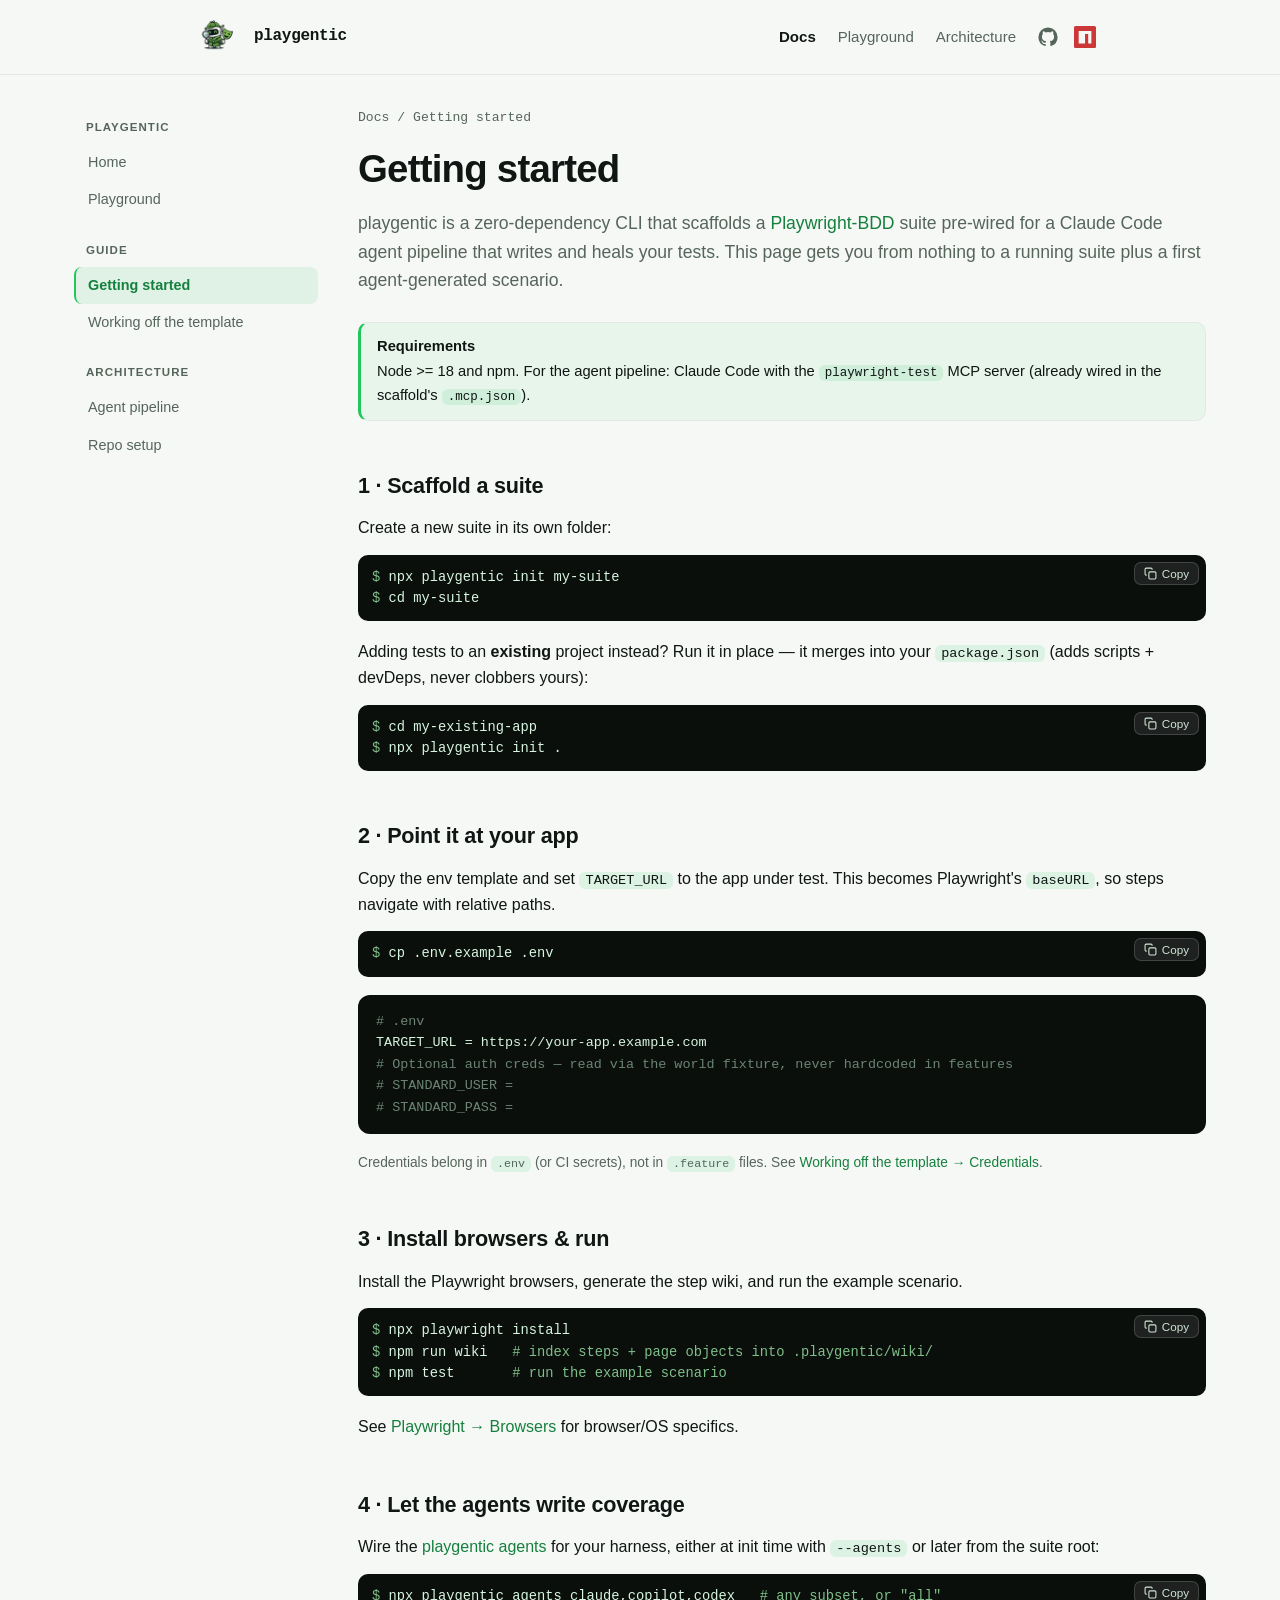
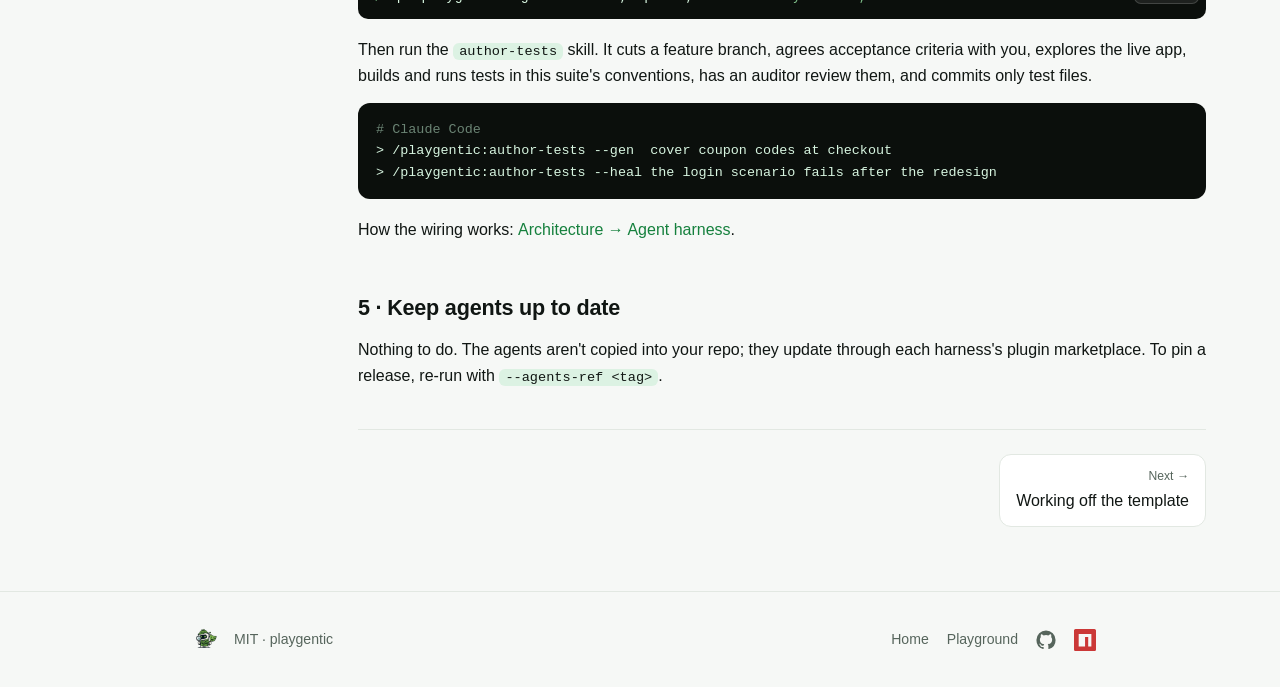
==== docs/index.html @ 4e8ddd74 "docs: initial site, moved out of the playgentic scaffold repo Landing page, docs pages and the playg" ====
<!doctype html>
<html lang="en">
  <head>
    <meta charset="utf-8" />
    <meta name="viewport" content="width=device-width, initial-scale=1" />
    <title>Getting started — playgentic docs</title>
    <meta name="description" content="Install playgentic, scaffold a Playwright-BDD suite, point it at your app, and run the agent pipeline." />
    <meta name="theme-color" content="#15803d" />
    <link rel="icon" href="../assets/icon.png" />
    <link rel="stylesheet" href="../assets/site.css" />
  </head>
  <body>
    <header class="nav">
      <div class="wrap nav-inner">
        <a class="brand" href="../" aria-label="playgentic home">
          <img class="brand-mark" src="../assets/icon.png" alt="" />
          <span>playgentic</span>
        </a>
        <nav class="nav-links" id="menu">
          <a href="./" class="active">Docs</a>
          <a href="../playground/">Playground</a>
          <a href="agent-pipeline.html">Architecture</a>
          <span class="nav-icons">
            <a href="https://github.com/BlaiseMoses01/playgentic" aria-label="GitHub" target="_blank" rel="noopener">
              <svg class="ico-gh" viewBox="0 0 24 24" fill="currentColor" aria-hidden="true"><path d="M12 .5A11.5 11.5 0 0 0 .5 12a11.5 11.5 0 0 0 7.86 10.92c.575.106.785-.25.785-.556 0-.274-.01-1-.015-1.965-3.196.695-3.87-1.54-3.87-1.54-.523-1.33-1.278-1.683-1.278-1.683-1.045-.714.08-.7.08-.7 1.155.082 1.763 1.186 1.763 1.186 1.027 1.76 2.695 1.252 3.35.957.104-.744.402-1.252.732-1.54-2.552-.29-5.236-1.276-5.236-5.68 0-1.255.448-2.28 1.183-3.084-.119-.29-.513-1.46.112-3.043 0 0 .965-.31 3.163 1.178a11 11 0 0 1 5.762 0c2.196-1.488 3.16-1.178 3.16-1.178.626 1.583.232 2.753.114 3.043.737.804 1.18 1.83 1.18 3.084 0 4.415-2.688 5.386-5.25 5.67.413.357.78 1.06.78 2.137 0 1.543-.014 2.787-.014 3.166 0 .308.207.667.79.554A11.5 11.5 0 0 0 23.5 12 11.5 11.5 0 0 0 12 .5Z" /></svg>
            </a>
            <a href="https://www.npmjs.com/package/playgentic" aria-label="playgentic on npm" target="_blank" rel="noopener">
              <svg class="ico-npm" viewBox="0 0 24 24" fill="#CB3837" aria-hidden="true"><path d="M1.763 0C.786 0 0 .786 0 1.763v20.474C0 23.214.786 24 1.763 24h20.474c.977 0 1.763-.786 1.763-1.763V1.763C24 .786 23.214 0 22.237 0zM5.13 5.323l13.837.019-.009 13.836h-3.464l.01-10.382h-3.456L12.08 19.17H5.113z" /></svg>
            </a>
          </span>
        </nav>
        <button class="nav-toggle" aria-label="Menu" aria-expanded="false">
          <svg viewBox="0 0 24 24" fill="none" stroke="currentColor" stroke-width="2" stroke-linecap="round"><path d="M3 6h18M3 12h18M3 18h18" /></svg>
        </button>
      </div>
    </header>

    <div class="wrap">
      <button class="doc-sidebar-toggle" aria-expanded="false">☰ Docs menu</button>
    </div>

    <div class="doc-shell">
      <aside class="doc-sidebar">
        <div class="doc-nav-group">
          <p class="label">playgentic</p>
          <a href="../">Home</a>
          <a href="../playground/">Playground</a>
        </div>
        <div class="doc-nav-group">
          <p class="label">Guide</p>
          <a href="./" class="active">Getting started</a>
          <a href="template.html">Working off the template</a>
        </div>
        <div class="doc-nav-group">
          <p class="label">Architecture</p>
          <a href="agent-pipeline.html">Agent pipeline</a>
          <a href="repo-setup.html">Repo setup</a>
        </div>
      </aside>

      <main class="doc-content">
        <div class="crumbs">Docs / Getting started</div>
        <h1>Getting started</h1>
        <p class="lede">
          playgentic is a zero-dependency CLI that scaffolds a <a href="https://github.com/vitalets/playwright-bdd" target="_blank" rel="noopener">Playwright-BDD</a>
          suite pre-wired for a Claude Code agent pipeline that writes and heals your tests. This page gets you from
          nothing to a running suite plus a first agent-generated scenario.
        </p>

        <div class="callout">
          <b>Requirements</b>
          Node &gt;= 18 and npm. For the agent pipeline: Claude Code with the <code>playwright-test</code> MCP server
          (already wired in the scaffold's <code>.mcp.json</code>).
        </div>

        <h2 id="scaffold">1 · Scaffold a suite</h2>
        <p>Create a new suite in its own folder:</p>
        <div class="cmd-block">
          <pre class="cmd"><span class="c">$</span> npx playgentic init my-suite
<span class="c">$</span> cd my-suite</pre>
          <button class="copy-btn" data-copy="npx playgentic init my-suite&#10;cd my-suite" aria-label="Copy"><svg viewBox="0 0 24 24" fill="none" stroke="currentColor" stroke-width="2" aria-hidden="true"><rect x="9" y="9" width="13" height="13" rx="2" /><path d="M5 15H4a2 2 0 0 1-2-2V4a2 2 0 0 1 2-2h9a2 2 0 0 1 2 2v1" /></svg><span class="copy-label">Copy</span></button>
        </div>
        <p>Adding tests to an <b>existing</b> project instead? Run it in place — it merges into your
          <code>package.json</code> (adds scripts + devDeps, never clobbers yours):</p>
        <div class="cmd-block">
          <pre class="cmd"><span class="c">$</span> cd my-existing-app
<span class="c">$</span> npx playgentic init .</pre>
          <button class="copy-btn" data-copy="cd my-existing-app&#10;npx playgentic init ." aria-label="Copy"><svg viewBox="0 0 24 24" fill="none" stroke="currentColor" stroke-width="2" aria-hidden="true"><rect x="9" y="9" width="13" height="13" rx="2" /><path d="M5 15H4a2 2 0 0 1-2-2V4a2 2 0 0 1 2-2h9a2 2 0 0 1 2 2v1" /></svg><span class="copy-label">Copy</span></button>
        </div>

        <h2 id="configure">2 · Point it at your app</h2>
        <p>Copy the env template and set <code>TARGET_URL</code> to the app under test. This becomes Playwright's
          <code>baseURL</code>, so steps navigate with relative paths.</p>
        <div class="cmd-block">
          <pre class="cmd"><span class="c">$</span> cp .env.example .env</pre>
          <button class="copy-btn" data-copy="cp .env.example .env" aria-label="Copy"><svg viewBox="0 0 24 24" fill="none" stroke="currentColor" stroke-width="2" aria-hidden="true"><rect x="9" y="9" width="13" height="13" rx="2" /><path d="M5 15H4a2 2 0 0 1-2-2V4a2 2 0 0 1 2-2h9a2 2 0 0 1 2 2v1" /></svg><span class="copy-label">Copy</span></button>
        </div>
        <pre class="code"><span class="cm"># .env</span>
TARGET_URL = https://your-app.example.com
<span class="cm"># Optional auth creds — read via the world fixture, never hardcoded in features</span>
<span class="cm"># STANDARD_USER = </span>
<span class="cm"># STANDARD_PASS = </span></pre>
        <p class="note">Credentials belong in <code>.env</code> (or CI secrets), not in <code>.feature</code> files.
          See <a href="template.html#credentials">Working off the template → Credentials</a>.</p>

        <h2 id="install-browsers">3 · Install browsers &amp; run</h2>
        <p>Install the Playwright browsers, generate the step wiki, and run the example scenario.</p>
        <div class="cmd-block">
          <pre class="cmd"><span class="c">$</span> npx playwright install
<span class="c">$</span> npm run wiki   <span class="c"># index steps + page objects into .playgentic/wiki/</span>
<span class="c">$</span> npm test       <span class="c"># run the example scenario</span></pre>
          <button class="copy-btn" data-copy="npx playwright install&#10;npm run wiki&#10;npm test" aria-label="Copy"><svg viewBox="0 0 24 24" fill="none" stroke="currentColor" stroke-width="2" aria-hidden="true"><rect x="9" y="9" width="13" height="13" rx="2" /><path d="M5 15H4a2 2 0 0 1-2-2V4a2 2 0 0 1 2-2h9a2 2 0 0 1 2 2v1" /></svg><span class="copy-label">Copy</span></button>
        </div>
        <p>See <a href="https://playwright.dev/docs/browsers" target="_blank" rel="noopener">Playwright → Browsers</a>
          for browser/OS specifics.</p>

        <h2 id="pipeline">4 · Let the agents write coverage</h2>
        <p>Wire the <a href="https://github.com/BlaiseMoses01/playgentic-agents">playgentic agents</a> for your harness,
          either at init time with <code>--agents</code> or later from the suite root:</p>
        <div class="cmd-block">
          <pre class="cmd"><span class="c">$</span> npx playgentic agents claude,copilot,codex   <span class="c"># any subset, or "all"</span></pre>
          <button class="copy-btn" data-copy="npx playgentic agents claude,copilot,codex" aria-label="Copy"><svg viewBox="0 0 24 24" fill="none" stroke="currentColor" stroke-width="2" aria-hidden="true"><rect x="9" y="9" width="13" height="13" rx="2" /><path d="M5 15H4a2 2 0 0 1-2-2V4a2 2 0 0 1 2-2h9a2 2 0 0 1 2 2v1" /></svg><span class="copy-label">Copy</span></button>
        </div>
        <p>Then run the <code>author-tests</code> skill. It cuts a feature branch, agrees acceptance criteria with you,
          explores the live app, builds and runs tests in this suite's conventions, has an auditor review them, and commits only test files.</p>
        <pre class="code"><span class="cm"># Claude Code</span>
&gt; /playgentic:author-tests --gen  cover coupon codes at checkout
&gt; /playgentic:author-tests --heal the login scenario fails after the redesign</pre>
        <p>How the wiring works: <a href="agent-pipeline.html">Architecture → Agent harness</a>.</p>

        <h2 id="sync">5 · Keep agents up to date</h2>
        <p>Nothing to do. The agents aren't copied into your repo; they update through each harness's plugin marketplace.
          To pin a release, re-run with <code>--agents-ref &lt;tag&gt;</code>.</p>

        <div class="doc-pager">
          <a class="next" href="template.html">
            <span class="dir">Next →</span>
            Working off the template
          </a>
        </div>
      </main>
    </div>

    <footer>
      <div class="wrap footer-inner">
        <span class="footer-brand"><img src="../assets/icon.png" alt="" /><span>MIT · playgentic</span></span>
        <span class="footer-links">
          <a href="../">Home</a>
          <a href="../playground/">Playground</a>
          <a href="https://github.com/BlaiseMoses01/playgentic" target="_blank" rel="noopener" aria-label="GitHub"><svg class="ico-gh" viewBox="0 0 24 24" fill="currentColor" aria-hidden="true"><path d="M12 .5A11.5 11.5 0 0 0 .5 12a11.5 11.5 0 0 0 7.86 10.92c.575.106.785-.25.785-.556 0-.274-.01-1-.015-1.965-3.196.695-3.87-1.54-3.87-1.54-.523-1.33-1.278-1.683-1.278-1.683-1.045-.714.08-.7.08-.7 1.155.082 1.763 1.186 1.763 1.186 1.027 1.76 2.695 1.252 3.35.957.104-.744.402-1.252.732-1.54-2.552-.29-5.236-1.276-5.236-5.68 0-1.255.448-2.28 1.183-3.084-.119-.29-.513-1.46.112-3.043 0 0 .965-.31 3.163 1.178a11 11 0 0 1 5.762 0c2.196-1.488 3.16-1.178 3.16-1.178.626 1.583.232 2.753.114 3.043.737.804 1.18 1.83 1.18 3.084 0 4.415-2.688 5.386-5.25 5.67.413.357.78 1.06.78 2.137 0 1.543-.014 2.787-.014 3.166 0 .308.207.667.79.554A11.5 11.5 0 0 0 23.5 12 11.5 11.5 0 0 0 12 .5Z" /></svg></a>
          <a href="https://www.npmjs.com/package/playgentic" target="_blank" rel="noopener" aria-label="npm"><svg class="ico-npm" viewBox="0 0 24 24" fill="#CB3837" aria-hidden="true"><path d="M1.763 0C.786 0 0 .786 0 1.763v20.474C0 23.214.786 24 1.763 24h20.474c.977 0 1.763-.786 1.763-1.763V1.763C24 .786 23.214 0 22.237 0zM5.13 5.323l13.837.019-.009 13.836h-3.464l.01-10.382h-3.456L12.08 19.17H5.113z" /></svg></a>
        </span>
      </div>
    </footer>

    <script src="../assets/site.js"></script>
  </body>
</html>
---- assets/site.css ----
/* playgentic — shared design system (pass/fail terminal theme).
   Used by the landing page, the playground, and the wiki docs. Hand-written,
   zero-build, theme-aware (light/dark via prefers-color-scheme). */

:root {
  --pass: #22c55e;
  --pass-deep: #15803d;
  --pass-ink: #15803d;
  --fail: #ef4444;
  --fail-deep: #b91c1c;

  --bg: #f6f8f6;
  --bg-elev: #ffffff;
  --surface: #ffffff;
  --border: #e2e8e2;
  --text: #101613;
  --text-muted: #56655c;
  --code-bg: #0b0f0c;
  --code-text: #d7f5e0;
  --shadow: 0 1px 2px rgba(12, 30, 18, 0.04), 0 8px 24px rgba(12, 30, 18, 0.06);
  --radius: 14px;

  /* diagram */
  --arch-stroke: #cfe0d3;
  --arch-edge: #a9c2ae;
  --arch-elabel: #5c7062;
}

@media (prefers-color-scheme: dark) {
  :root {
    --bg: #0a0d0b;
    --bg-elev: #0f1512;
    --surface: #121a15;
    --border: #22302a;
    --text: #e8f2ea;
    --text-muted: #91a698;
    --code-bg: #070a08;
    --code-text: #d7f5e0;
    --shadow: 0 1px 2px rgba(0, 0, 0, 0.4), 0 12px 32px rgba(0, 0, 0, 0.4);

    --arch-stroke: #2b3d33;
    --arch-edge: #3a5044;
    --arch-elabel: #8ca596;
  }
}

* {
  box-sizing: border-box;
}

html {
  scroll-behavior: smooth;
}

body {
  margin: 0;
  font-family:
    -apple-system, BlinkMacSystemFont, 'Segoe UI', Roboto, Helvetica, Arial, sans-serif,
    'Apple Color Emoji', 'Segoe UI Emoji';
  background: var(--bg);
  color: var(--text);
  line-height: 1.6;
  -webkit-font-smoothing: antialiased;
}

.wrap {
  max-width: 960px;
  margin: 0 auto;
  padding: 0 24px;
}

a {
  color: var(--pass-ink);
  text-decoration: none;
}
a:hover {
  text-decoration: underline;
}
@media (prefers-color-scheme: dark) {
  a {
    color: var(--pass);
  }
}

code,
pre {
  font-family:
    ui-monospace, 'SF Mono', 'Cascadia Code', 'JetBrains Mono', Menlo, Consolas, monospace;
  font-size: 0.92em;
}

.mono {
  font-family:
    ui-monospace, 'SF Mono', 'Cascadia Code', 'JetBrains Mono', Menlo, Consolas, monospace;
}

/* ---------- Top nav ---------- */
header.nav {
  position: sticky;
  top: 0;
  z-index: 20;
  backdrop-filter: saturate(180%) blur(12px);
  background: color-mix(in srgb, var(--bg) 82%, transparent);
  border-bottom: 1px solid var(--border);
}
.nav-inner {
  display: flex;
  align-items: center;
  justify-content: space-between;
  height: 74px;
}
.brand {
  display: flex;
  align-items: center;
  gap: 10px;
  font-weight: 700;
  font-family:
    ui-monospace, 'SF Mono', 'Cascadia Code', 'JetBrains Mono', Menlo, Consolas, monospace;
  color: var(--text);
  letter-spacing: -0.02em;
}
.brand:hover {
  text-decoration: none;
}
.brand-mark {
  width: 60px;
  height: 60px;
  border-radius: 12px;
  display: block;
}
.nav-links {
  display: flex;
  align-items: center;
  gap: 22px;
  font-size: 0.94rem;
}
.nav-links a {
  color: var(--text-muted);
}
.nav-links a:hover {
  color: var(--text);
  text-decoration: none;
}
.nav-links a.active {
  color: var(--text);
  font-weight: 600;
}
.nav-icons {
  display: inline-flex;
  align-items: center;
  gap: 16px;
}
.nav-icons a {
  display: inline-flex;
  align-items: center;
  color: var(--text-muted);
}
.nav-icons a:hover {
  color: var(--text);
}
.nav-icons svg {
  display: block;
  width: auto;
}
.ico-gh {
  height: 20px;
}
.ico-npm {
  height: 22px;
}
.nav-toggle {
  display: none;
  width: 40px;
  height: 40px;
  border: 1px solid var(--border);
  border-radius: 10px;
  background: var(--surface);
  color: var(--text);
  cursor: pointer;
  place-items: center;
}
.nav-toggle svg {
  width: 20px;
  height: 20px;
}
@media (max-width: 720px) {
  .nav-toggle {
    display: grid;
  }
  .nav-links {
    position: absolute;
    top: 74px;
    right: 16px;
    left: 16px;
    flex-direction: column;
    align-items: stretch;
    gap: 4px;
    padding: 8px;
    background: var(--bg-elev);
    border: 1px solid var(--border);
    border-radius: 12px;
    box-shadow: var(--shadow);
    display: none;
  }
  .nav-links.open {
    display: flex;
  }
  .nav-links a {
    padding: 10px 12px;
    border-radius: 8px;
  }
  .nav-links a:hover {
    background: var(--surface);
  }
  .nav-icons {
    display: flex;
    justify-content: center;
    gap: 22px;
    margin-top: 6px;
    padding-top: 12px;
    border-top: 1px solid var(--border);
  }
}

/* ---------- Hero ---------- */
.hero {
  text-align: center;
  padding: 80px 0 60px;
}
.hero .mark {
  width: 208px;
  height: 208px;
  margin: 0 auto 24px;
  display: block;
  border-radius: 36px;
  filter: drop-shadow(0 12px 26px rgba(21, 128, 61, 0.28));
}
.hero h1 {
  font-size: clamp(2.1rem, 5.5vw, 3.35rem);
  line-height: 1.08;
  letter-spacing: -0.03em;
  margin: 0 0 16px;
  font-weight: 800;
}
.grad {
  background: linear-gradient(120deg, var(--pass) 0%, var(--pass-deep) 100%);
  -webkit-background-clip: text;
  background-clip: text;
  color: transparent;
}
.hero p.sub {
  font-size: clamp(1.05rem, 2.2vw, 1.25rem);
  color: var(--text-muted);
  max-width: 660px;
  margin: 0 auto 28px;
}

.cta-row {
  display: flex;
  gap: 14px;
  justify-content: center;
  align-items: center;
  flex-wrap: wrap;
}
.btn {
  display: inline-flex;
  align-items: center;
  gap: 8px;
  padding: 12px 22px;
  border-radius: 11px;
  font-weight: 600;
  font-size: 0.98rem;
  border: 1px solid transparent;
  cursor: pointer;
  transition:
    transform 0.06s ease,
    box-shadow 0.2s ease,
    border-color 0.2s ease;
}
.btn:hover {
  text-decoration: none;
}
.btn-primary {
  background: linear-gradient(120deg, var(--pass) 0%, var(--pass-deep) 100%);
  color: #fff;
  box-shadow: 0 8px 22px rgba(21, 128, 61, 0.35);
}
.btn-primary:hover {
  transform: translateY(-1px);
}
.btn-ghost {
  background: var(--surface);
  color: var(--text);
  border-color: var(--border);
}
.btn-ghost:hover {
  border-color: var(--pass);
}

/* command pill (hero / inline) */
.cmd-pill {
  display: inline-flex;
  align-items: center;
  gap: 12px;
  background: var(--code-bg);
  color: var(--code-text);
  border-radius: 11px;
  padding: 12px 12px 12px 18px;
  font-family:
    ui-monospace, 'SF Mono', 'Cascadia Code', 'JetBrains Mono', Menlo, Consolas, monospace;
  font-size: 0.95rem;
  border: 1px solid rgba(255, 255, 255, 0.08);
}
.cmd-pill .prompt {
  color: var(--pass);
}

/* ---------- Sections ---------- */
section {
  padding: 56px 0;
}
section.alt {
  background: var(--bg-elev);
  border-top: 1px solid var(--border);
  border-bottom: 1px solid var(--border);
}
.sec-head {
  text-align: center;
  margin-bottom: 40px;
}
.kicker {
  font-family:
    ui-monospace, 'SF Mono', 'Cascadia Code', 'JetBrains Mono', Menlo, Consolas, monospace;
  font-size: 0.78rem;
  letter-spacing: 0.08em;
  text-transform: uppercase;
  color: var(--pass-ink);
  margin-bottom: 8px;
}
@media (prefers-color-scheme: dark) {
  .kicker {
    color: var(--pass);
  }
}
.sec-head h2 {
  font-size: clamp(1.5rem, 3.5vw, 2rem);
  letter-spacing: -0.02em;
  margin: 0 0 8px;
}
.sec-head p {
  color: var(--text-muted);
  margin: 0 auto;
  max-width: 640px;
}

/* ---------- Card grid ---------- */
.grid {
  display: grid;
  grid-template-columns: repeat(2, 1fr);
  gap: 18px;
}
.grid.cols-3 {
  grid-template-columns: repeat(3, 1fr);
}
@media (max-width: 780px) {
  .grid.cols-3 {
    grid-template-columns: repeat(2, 1fr);
  }
}
@media (max-width: 560px) {
  .grid,
  .grid.cols-3 {
    grid-template-columns: 1fr;
  }
}
.card {
  background: var(--surface);
  border: 1px solid var(--border);
  border-radius: var(--radius);
  padding: 22px;
  box-shadow: var(--shadow);
}
.card .ic {
  width: 34px;
  height: 34px;
  border-radius: 9px;
  display: grid;
  place-items: center;
  margin-bottom: 14px;
  background: color-mix(in srgb, var(--pass) 16%, transparent);
  color: var(--pass-ink);
}
@media (prefers-color-scheme: dark) {
  .card .ic {
    color: var(--pass);
  }
}
.card .ic.fail {
  background: color-mix(in srgb, var(--fail) 14%, transparent);
  color: var(--fail-deep);
}
@media (prefers-color-scheme: dark) {
  .card .ic.fail {
    color: #fca5a5;
  }
}
.card .ic svg {
  width: 19px;
  height: 19px;
}
.card h3 {
  margin: 0 0 6px;
  font-size: 1.02rem;
  letter-spacing: -0.01em;
}
.card p {
  margin: 0;
  color: var(--text-muted);
  font-size: 0.92rem;
}
.card code {
  background: color-mix(in srgb, var(--pass) 12%, transparent);
  padding: 1px 6px;
  border-radius: 6px;
  font-size: 0.86em;
}

/* ---------- Pipeline diagram ---------- */
.diagram-card {
  background: var(--surface);
  border: 1px solid var(--border);
  border-radius: 16px;
  box-shadow: var(--shadow);
  padding: 22px;
  overflow-x: auto;
  margin-bottom: 22px;
}
.diagram-card svg {
  display: block;
  width: 100%;
  min-width: 640px;
  height: auto;
}
.arch-node {
  fill: var(--surface);
  stroke: var(--arch-stroke);
  stroke-width: 1.5;
}
.arch-node.pass {
  stroke: var(--pass);
}
.arch-node.fail {
  stroke: var(--fail);
}
.arch-lbl {
  fill: var(--text);
  font:
    600 14px -apple-system,
    BlinkMacSystemFont,
    'Segoe UI',
    Roboto,
    sans-serif;
}
.arch-sub {
  fill: var(--text-muted);
  font:
    500 11px ui-monospace,
    Menlo,
    monospace;
}
.arch-edge {
  stroke: var(--arch-edge);
  stroke-width: 2;
  fill: none;
}
.arch-elabel {
  fill: var(--arch-elabel);
  font:
    500 11px ui-monospace,
    Menlo,
    monospace;
}
.diagram-card marker path {
  fill: var(--arch-edge);
}

/* principle chips */
.principles {
  display: grid;
  grid-template-columns: repeat(3, 1fr);
  gap: 14px;
}
@media (max-width: 700px) {
  .principles {
    grid-template-columns: 1fr;
  }
}
.principle {
  border: 1px solid var(--border);
  border-radius: 12px;
  padding: 14px 16px;
  background: var(--surface);
  font-size: 0.9rem;
}
.principle b {
  display: block;
  margin-bottom: 3px;
}
.principle .dot {
  color: var(--pass);
}

/* ---------- Playground widgets ---------- */
.play-grid {
  display: grid;
  grid-template-columns: repeat(2, 1fr);
  gap: 20px;
}
@media (max-width: 760px) {
  .play-grid {
    grid-template-columns: 1fr;
  }
}
.widget {
  background: var(--surface);
  border: 1px solid var(--border);
  border-radius: var(--radius);
  box-shadow: var(--shadow);
  overflow: hidden;
  display: flex;
  flex-direction: column;
}
.widget-head {
  display: flex;
  align-items: center;
  justify-content: space-between;
  gap: 10px;
  padding: 12px 16px;
  border-bottom: 1px solid var(--border);
  background: var(--bg-elev);
}
.widget-head h3 {
  margin: 0;
  font-size: 0.98rem;
}
.widget-head .tid {
  font-family:
    ui-monospace, 'SF Mono', 'Cascadia Code', 'JetBrains Mono', Menlo, Consolas, monospace;
  font-size: 0.72rem;
  color: var(--text-muted);
}
.widget-body {
  padding: 16px;
  display: flex;
  flex-direction: column;
  gap: 12px;
  flex: 1;
}
.field {
  display: flex;
  flex-direction: column;
  gap: 5px;
}
.field label {
  font-size: 0.8rem;
  color: var(--text-muted);
}
.widget input[type='text'],
.widget input[type='password'] {
  width: 100%;
  padding: 9px 11px;
  border-radius: 9px;
  border: 1px solid var(--border);
  background: var(--bg);
  color: var(--text);
  font-size: 0.92rem;
  font-family: inherit;
}
.widget input:focus {
  outline: 2px solid color-mix(in srgb, var(--pass) 55%, transparent);
  outline-offset: 1px;
  border-color: var(--pass);
}
.btn-sm {
  display: inline-flex;
  align-items: center;
  justify-content: center;
  gap: 6px;
  padding: 8px 14px;
  border-radius: 9px;
  font-weight: 600;
  font-size: 0.88rem;
  border: 1px solid transparent;
  cursor: pointer;
  font-family: inherit;
  background: linear-gradient(120deg, var(--pass) 0%, var(--pass-deep) 100%);
  color: #fff;
}
.btn-sm:hover {
  transform: translateY(-1px);
}
.btn-sm.secondary {
  background: var(--bg);
  color: var(--text);
  border-color: var(--border);
}
.btn-sm[disabled] {
  opacity: 0.6;
  cursor: not-allowed;
  transform: none;
}
.status {
  font-size: 0.86rem;
  padding: 8px 11px;
  border-radius: 9px;
  display: none;
}
.status.show {
  display: block;
}
.status.ok {
  color: var(--pass-deep);
  background: color-mix(in srgb, var(--pass) 14%, transparent);
  border: 1px solid color-mix(in srgb, var(--pass) 40%, transparent);
}
.status.err {
  color: var(--fail-deep);
  background: color-mix(in srgb, var(--fail) 12%, transparent);
  border: 1px solid color-mix(in srgb, var(--fail) 40%, transparent);
}
@media (prefers-color-scheme: dark) {
  .status.ok {
    color: #86efac;
  }
  .status.err {
    color: #fca5a5;
  }
}
.hint {
  font-size: 0.78rem;
  color: var(--text-muted);
}
.hint code {
  background: color-mix(in srgb, var(--pass) 12%, transparent);
  padding: 1px 5px;
  border-radius: 5px;
}

/* task list */
.task-row {
  display: flex;
  gap: 8px;
}
.task-row input {
  flex: 1;
}
ul.tasks {
  list-style: none;
  margin: 0;
  padding: 0;
  display: flex;
  flex-direction: column;
  gap: 6px;
}
ul.tasks li {
  display: flex;
  align-items: center;
  gap: 10px;
  padding: 8px 10px;
  border: 1px solid var(--border);
  border-radius: 9px;
  background: var(--bg);
  font-size: 0.9rem;
}
ul.tasks li.done .label {
  text-decoration: line-through;
  color: var(--text-muted);
}
ul.tasks li .label {
  flex: 1;
}
ul.tasks li input[type='checkbox'] {
  width: 17px;
  height: 17px;
  accent-color: var(--pass);
}
.task-del {
  border: none;
  background: transparent;
  color: var(--text-muted);
  cursor: pointer;
  font-size: 1rem;
  line-height: 1;
  padding: 2px 4px;
}
.task-del:hover {
  color: var(--fail);
}
.filters {
  display: flex;
  gap: 6px;
  align-items: center;
  flex-wrap: wrap;
}
.chip {
  padding: 4px 11px;
  border-radius: 999px;
  border: 1px solid var(--border);
  background: var(--bg);
  color: var(--text-muted);
  font-size: 0.8rem;
  cursor: pointer;
  font-family: inherit;
}
.chip.active {
  background: color-mix(in srgb, var(--pass) 16%, transparent);
  border-color: var(--pass);
  color: var(--pass-deep);
}
@media (prefers-color-scheme: dark) {
  .chip.active {
    color: #86efac;
  }
}
.task-count {
  margin-left: auto;
  font-size: 0.8rem;
  color: var(--text-muted);
  font-family:
    ui-monospace, 'SF Mono', 'Cascadia Code', 'JetBrains Mono', Menlo, Consolas, monospace;
}

/* spinner */
.spinner {
  width: 16px;
  height: 16px;
  border: 2px solid rgba(255, 255, 255, 0.4);
  border-top-color: #fff;
  border-radius: 50%;
  animation: spin 0.7s linear infinite;
  display: inline-block;
}
@keyframes spin {
  to {
    transform: rotate(360deg);
  }
}

/* results table */
.table-wrap {
  overflow-x: auto;
}
table.results {
  width: 100%;
  border-collapse: collapse;
  font-size: 0.86rem;
}
table.results th,
table.results td {
  text-align: left;
  padding: 8px 10px;
  border-bottom: 1px solid var(--border);
}
table.results th {
  color: var(--text-muted);
  font-weight: 600;
  cursor: pointer;
  user-select: none;
  white-space: nowrap;
}
table.results th:hover {
  color: var(--text);
}
table.results th .caret {
  opacity: 0.5;
  font-size: 0.75em;
}
.badge {
  display: inline-block;
  padding: 1px 8px;
  border-radius: 999px;
  font-size: 0.74rem;
  font-weight: 600;
}
.badge.pass {
  color: var(--pass-deep);
  background: color-mix(in srgb, var(--pass) 15%, transparent);
}
.badge.fail {
  color: var(--fail-deep);
  background: color-mix(in srgb, var(--fail) 13%, transparent);
}
@media (prefers-color-scheme: dark) {
  .badge.pass {
    color: #86efac;
  }
  .badge.fail {
    color: #fca5a5;
  }
}

/* ---------- Numbered install steps ---------- */
ol.steps {
  counter-reset: step;
  list-style: none;
  padding: 0;
  margin: 0 auto;
  max-width: 720px;
}
ol.steps > li {
  position: relative;
  padding: 0 0 22px 52px;
  border-left: 2px solid var(--border);
  margin-left: 16px;
}
ol.steps > li:last-child {
  border-left-color: transparent;
  padding-bottom: 0;
}
ol.steps > li::before {
  counter-increment: step;
  content: counter(step);
  position: absolute;
  left: -17px;
  top: -2px;
  width: 32px;
  height: 32px;
  border-radius: 50%;
  display: grid;
  place-items: center;
  font-size: 0.85rem;
  font-weight: 700;
  color: #fff;
  background: linear-gradient(120deg, var(--pass) 0%, var(--pass-deep) 100%);
}
ol.steps h3 {
  margin: 4px 0 8px;
  font-size: 1rem;
}
ol.steps p {
  margin: 0 0 10px;
  color: var(--text-muted);
  font-size: 0.94rem;
}

/* ---------- Code blocks ---------- */
pre.cmd {
  background: var(--code-bg);
  color: var(--code-text);
  border-radius: 10px;
  padding: 12px 14px;
  overflow-x: auto;
  margin: 0 0 8px;
  font-size: 0.86rem;
  line-height: 1.55;
}
pre.cmd .c {
  color: #7fbf8a;
}
pre.code {
  background: var(--code-bg);
  color: var(--code-text);
  border-radius: 12px;
  padding: 16px 18px;
  overflow-x: auto;
  margin: 0;
  font-size: 0.84rem;
  line-height: 1.6;
}
pre.code .kw {
  color: #c084fc;
}
pre.code .tag {
  color: #7dd3fc;
}
pre.code .str {
  color: #86efac;
}
pre.code .cm {
  color: #6b8474;
}
.note {
  font-size: 0.86rem;
  color: var(--text-muted);
}

/* ---------- Copy buttons ---------- */
.cmd-block {
  position: relative;
}
.cmd-block pre.cmd {
  padding-right: 84px;
}
.copy-btn {
  position: absolute;
  top: 7px;
  right: 7px;
  display: inline-flex;
  align-items: center;
  gap: 5px;
  background: rgba(255, 255, 255, 0.08);
  color: #cfe6d6;
  border: 1px solid rgba(255, 255, 255, 0.16);
  border-radius: 7px;
  padding: 4px 9px;
  font-size: 0.73rem;
  font-family: -apple-system, BlinkMacSystemFont, 'Segoe UI', Roboto, sans-serif;
  cursor: pointer;
  transition:
    background 0.15s ease,
    color 0.15s ease,
    border-color 0.15s ease;
}
.copy-btn:hover {
  background: rgba(255, 255, 255, 0.16);
  color: #fff;
}
.copy-btn.copied {
  color: var(--pass);
  border-color: color-mix(in srgb, var(--pass) 55%, transparent);
}
.copy-btn svg {
  width: 13px;
  height: 13px;
}

/* ---------- Split (text + code) ---------- */
.example-split {
  display: grid;
  grid-template-columns: 1fr 1.2fr;
  gap: 24px;
  align-items: center;
}
@media (max-width: 760px) {
  .example-split {
    grid-template-columns: 1fr;
  }
}
.example-split h3 {
  margin: 0 0 10px;
  font-size: 1.15rem;
}
.example-split p {
  color: var(--text-muted);
  margin: 0 0 14px;
}

/* ---------- Video embed (16:9) ---------- */
.video-embed {
  position: relative;
  width: 100%;
  aspect-ratio: 16 / 9;
  border-radius: 16px;
  overflow: hidden;
  border: 1px solid var(--border);
  box-shadow: var(--shadow);
  background: var(--code-bg);
}
.video-embed iframe,
.video-embed video {
  position: absolute;
  inset: 0;
  width: 100%;
  height: 100%;
  border: 0;
}
.video-placeholder {
  position: absolute;
  inset: 0;
  display: flex;
  flex-direction: column;
  align-items: center;
  justify-content: center;
  gap: 12px;
  color: #cfe6d6;
  text-align: center;
  padding: 24px;
}
.video-placeholder .play {
  width: 66px;
  height: 66px;
  border-radius: 50%;
  display: grid;
  place-items: center;
  background: linear-gradient(120deg, var(--pass) 0%, var(--pass-deep) 100%);
  box-shadow: 0 10px 26px rgba(21, 128, 61, 0.4);
}
.video-placeholder .play svg {
  width: 26px;
  height: 26px;
  margin-left: 4px;
  fill: #fff;
}
.video-placeholder small {
  opacity: 0.72;
  font-family:
    ui-monospace, 'SF Mono', 'Cascadia Code', 'JetBrains Mono', Menlo, Consolas, monospace;
  font-size: 0.78rem;
}

/* ---------- Footer ---------- */
footer {
  border-top: 1px solid var(--border);
  padding: 28px 0;
  color: var(--text-muted);
  font-size: 0.88rem;
}
.footer-inner {
  display: flex;
  align-items: center;
  justify-content: space-between;
  gap: 16px;
  flex-wrap: wrap;
}
.footer-brand {
  display: flex;
  align-items: center;
  gap: 10px;
}
.footer-brand img {
  width: 40px;
  height: 40px;
  border-radius: 9px;
}
.footer-links {
  display: flex;
  gap: 18px;
  align-items: center;
}
.footer-links a {
  color: var(--text-muted);
  display: inline-flex;
  align-items: center;
}
.footer-links a:hover {
  color: var(--text);
}

/* =====================================================================
   Wiki docs layout — sidebar + content (Playwright-style)
   ===================================================================== */
.doc-shell {
  max-width: 1180px;
  margin: 0 auto;
  padding: 0 24px;
  display: grid;
  grid-template-columns: 244px minmax(0, 1fr);
  gap: 40px;
  align-items: start;
}
.doc-sidebar {
  position: sticky;
  top: 90px;
  align-self: start;
  max-height: calc(100vh - 106px);
  overflow-y: auto;
  padding: 28px 0 40px;
}
.doc-nav-group {
  margin-bottom: 22px;
}
.doc-nav-group > .label {
  font-size: 0.72rem;
  letter-spacing: 0.09em;
  text-transform: uppercase;
  color: var(--text-muted);
  font-weight: 700;
  margin: 0 0 8px;
  padding: 0 12px;
}
.doc-nav-group a {
  display: block;
  padding: 7px 12px;
  border-radius: 8px;
  font-size: 0.9rem;
  color: var(--text-muted);
  border-left: 2px solid transparent;
}
.doc-nav-group a:hover {
  color: var(--text);
  background: var(--surface);
  text-decoration: none;
}
.doc-nav-group a.active {
  color: var(--pass-ink);
  background: color-mix(in srgb, var(--pass) 10%, transparent);
  border-left-color: var(--pass);
  font-weight: 600;
}
@media (prefers-color-scheme: dark) {
  .doc-nav-group a.active {
    color: #86efac;
  }
}

.doc-content {
  padding: 32px 0 64px;
  min-width: 0;
}
.doc-content .crumbs {
  font-size: 0.82rem;
  color: var(--text-muted);
  margin-bottom: 10px;
  font-family:
    ui-monospace, 'SF Mono', 'Cascadia Code', 'JetBrains Mono', Menlo, Consolas, monospace;
}
.doc-content h1 {
  font-size: clamp(1.8rem, 4vw, 2.4rem);
  letter-spacing: -0.02em;
  margin: 0 0 10px;
}
.doc-content .lede {
  font-size: 1.1rem;
  color: var(--text-muted);
  margin: 0 0 28px;
}
.doc-content h2 {
  font-size: 1.35rem;
  letter-spacing: -0.01em;
  margin: 40px 0 12px;
  padding-top: 8px;
  scroll-margin-top: 80px;
}
.doc-content h3 {
  font-size: 1.08rem;
  margin: 26px 0 8px;
  scroll-margin-top: 80px;
}
.doc-content p {
  margin: 0 0 14px;
}
.doc-content ul,
.doc-content ol {
  margin: 0 0 16px;
  padding-left: 22px;
}
.doc-content li {
  margin: 5px 0;
}
.doc-content code {
  background: color-mix(in srgb, var(--pass) 12%, transparent);
  padding: 1px 6px;
  border-radius: 6px;
  font-size: 0.85em;
}
.doc-content pre.code code,
.doc-content pre.cmd code {
  background: none;
  padding: 0;
}
.doc-content pre.code,
.doc-content pre.cmd {
  margin: 0 0 18px;
}
.doc-content a {
  font-weight: 500;
}
.doc-content hr {
  border: none;
  border-top: 1px solid var(--border);
  margin: 34px 0;
}

/* callout / note box */
.callout {
  border: 1px solid var(--border);
  border-left: 3px solid var(--pass);
  background: color-mix(in srgb, var(--pass) 7%, transparent);
  border-radius: 10px;
  padding: 12px 16px;
  margin: 0 0 18px;
  font-size: 0.92rem;
}
.callout.warn {
  border-left-color: var(--fail);
  background: color-mix(in srgb, var(--fail) 7%, transparent);
}
.callout b {
  display: block;
  margin-bottom: 2px;
}

/* file tree */
.filetree {
  background: var(--code-bg);
  color: var(--code-text);
  border-radius: 12px;
  padding: 16px 18px;
  overflow-x: auto;
  margin: 0 0 18px;
  font-family:
    ui-monospace, 'SF Mono', 'Cascadia Code', 'JetBrains Mono', Menlo, Consolas, monospace;
  font-size: 0.82rem;
  line-height: 1.65;
}
.filetree .cm {
  color: #6b8474;
}

/* "next / prev" doc pager */
.doc-pager {
  display: flex;
  justify-content: space-between;
  gap: 14px;
  margin-top: 40px;
  padding-top: 24px;
  border-top: 1px solid var(--border);
  flex-wrap: wrap;
}
.doc-pager a {
  border: 1px solid var(--border);
  border-radius: 12px;
  padding: 12px 16px;
  background: var(--surface);
  min-width: 200px;
  color: var(--text);
}
.doc-pager a:hover {
  border-color: var(--pass);
  text-decoration: none;
}
.doc-pager .dir {
  font-size: 0.76rem;
  color: var(--text-muted);
  display: block;
  margin-bottom: 2px;
}
.doc-pager a.next {
  text-align: right;
  margin-left: auto;
}

/* link-out row */
.link-out {
  display: inline-flex;
  align-items: center;
  gap: 6px;
  font-size: 0.88rem;
}

@media (max-width: 860px) {
  .doc-shell {
    grid-template-columns: 1fr;
    gap: 0;
  }
  .doc-sidebar {
    position: static;
    max-height: none;
    overflow: visible;
    padding: 14px 0 4px;
    border-bottom: 1px solid var(--border);
    display: none;
  }
  .doc-sidebar.open {
    display: block;
  }
  .doc-sidebar-toggle {
    display: flex;
  }
}

/* mobile: button to reveal the sidebar */
.doc-sidebar-toggle {
  display: none;
  align-items: center;
  gap: 8px;
  margin: 18px 0 0;
  padding: 9px 14px;
  border: 1px solid var(--border);
  border-radius: 10px;
  background: var(--surface);
  color: var(--text);
  font-size: 0.9rem;
  font-weight: 600;
  cursor: pointer;
  width: 100%;
  justify-content: center;
}
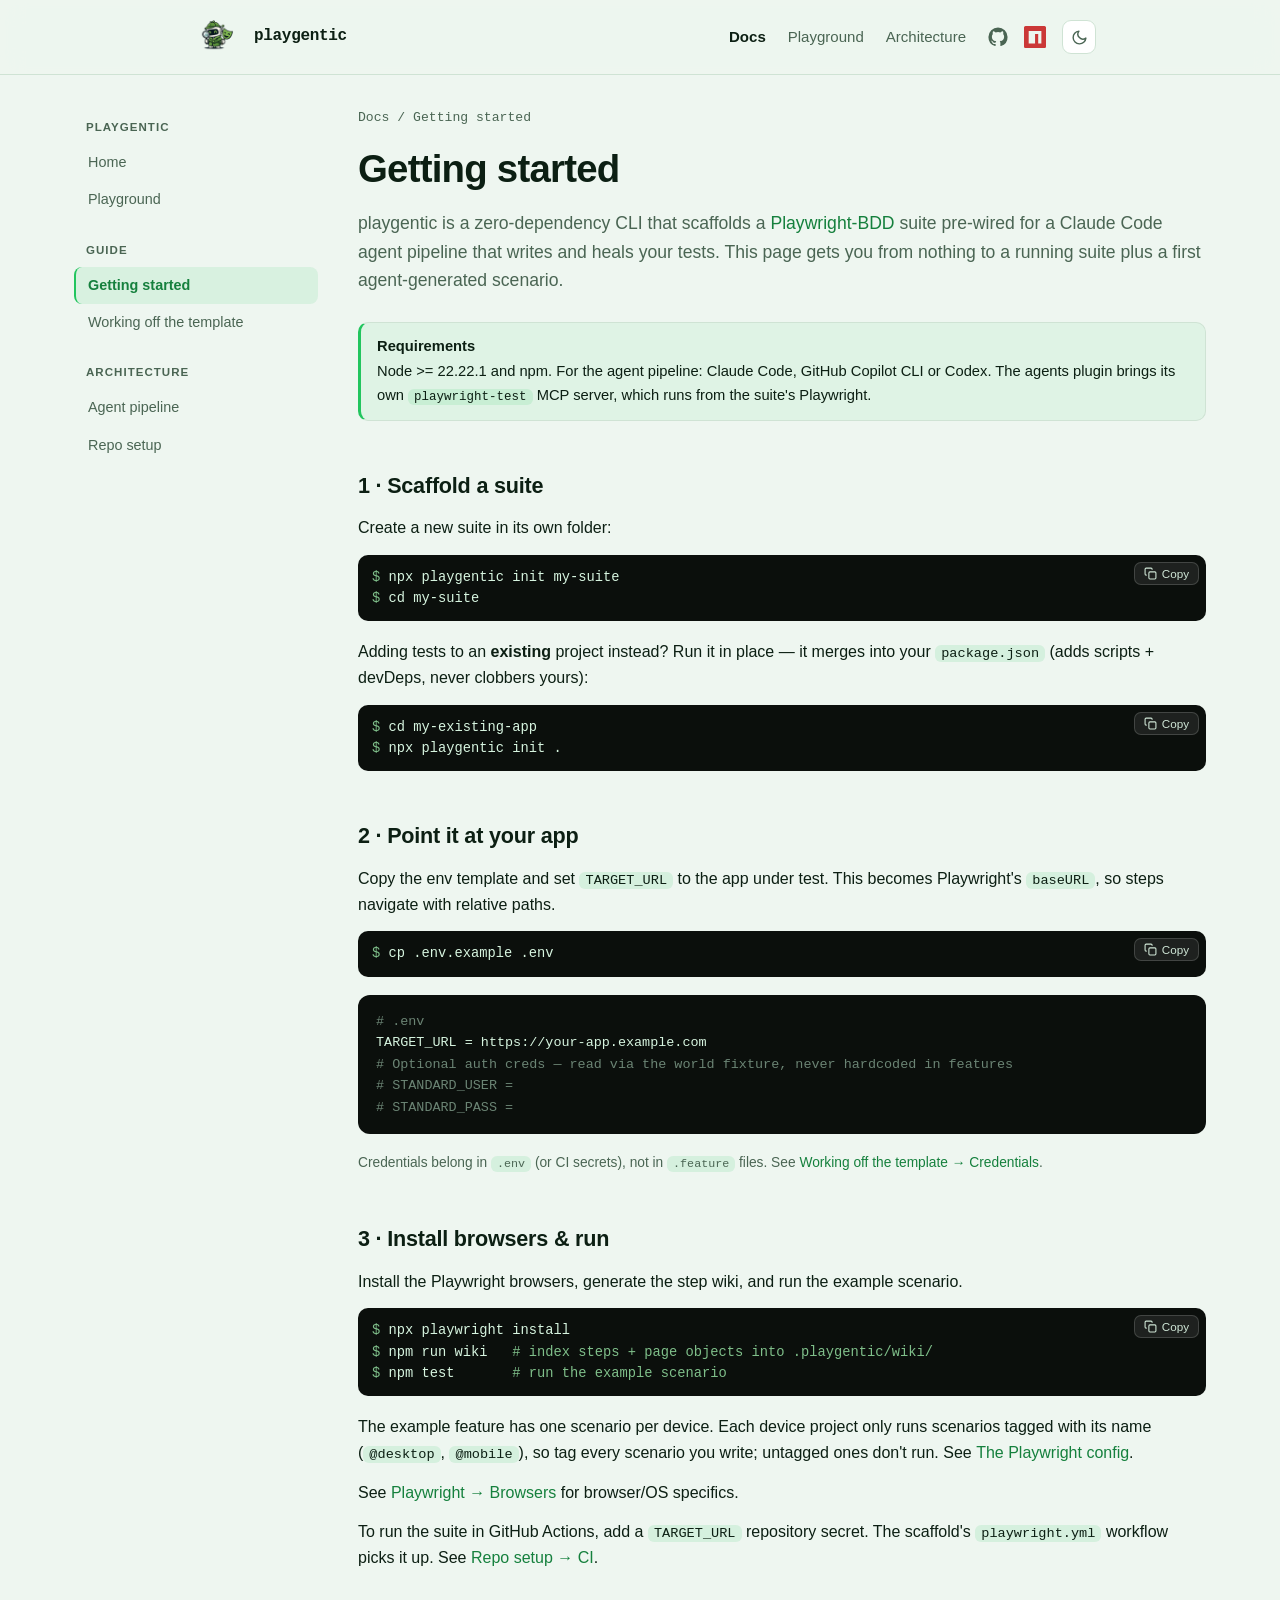
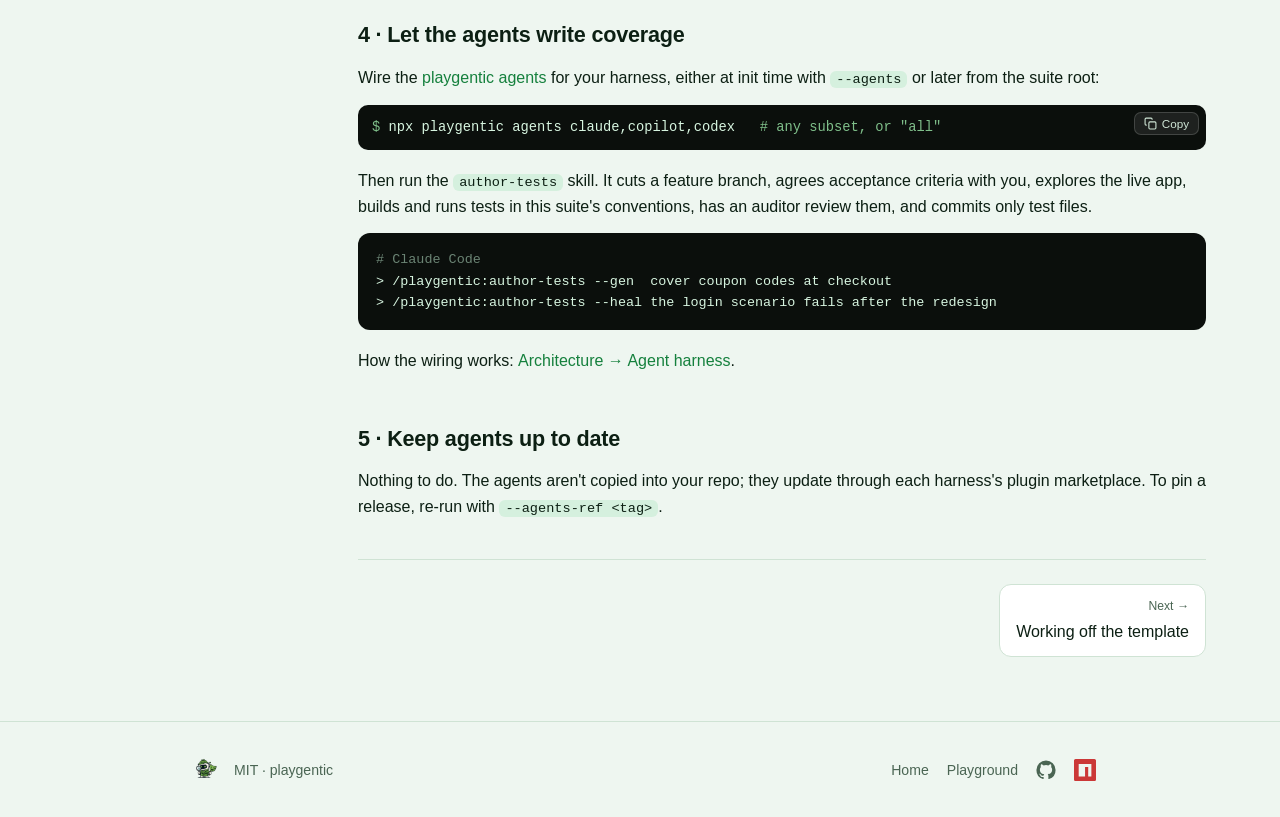
==== commit a6a3d8b4: "docs: update for playgentic 0.3.0 and agents 0.2.0; add light/dark toggle - repo setup: template now" ====
--- a/docs/index.html
+++ b/docs/index.html
@@ -5,9 +5,16 @@
     <meta name="viewport" content="width=device-width, initial-scale=1" />
     <title>Getting started — playgentic docs</title>
     <meta name="description" content="Install playgentic, scaffold a Playwright-BDD suite, point it at your app, and run the agent pipeline." />
-    <meta name="theme-color" content="#15803d" />
+    <meta name="theme-color" content="#eef6f0" media="(prefers-color-scheme: light)" />
+    <meta name="theme-color" content="#0a0d0b" media="(prefers-color-scheme: dark)" />
     <link rel="icon" href="../assets/icon.png" />
     <link rel="stylesheet" href="../assets/site.css" />
+    <script>
+      try {
+        const t = localStorage.getItem('playgentic-theme');
+        if (t === 'light' || t === 'dark') document.documentElement.dataset.theme = t;
+      } catch {}
+    </script>
   </head>
   <body>
     <header class="nav">
@@ -21,12 +28,16 @@
           <a href="../playground/">Playground</a>
           <a href="agent-pipeline.html">Architecture</a>
           <span class="nav-icons">
-            <a href="https://github.com/BlaiseMoses01/playgentic" aria-label="GitHub" target="_blank" rel="noopener">
+            <a href="https://github.com/playgentic/playgentic" aria-label="GitHub" target="_blank" rel="noopener">
               <svg class="ico-gh" viewBox="0 0 24 24" fill="currentColor" aria-hidden="true"><path d="M12 .5A11.5 11.5 0 0 0 .5 12a11.5 11.5 0 0 0 7.86 10.92c.575.106.785-.25.785-.556 0-.274-.01-1-.015-1.965-3.196.695-3.87-1.54-3.87-1.54-.523-1.33-1.278-1.683-1.278-1.683-1.045-.714.08-.7.08-.7 1.155.082 1.763 1.186 1.763 1.186 1.027 1.76 2.695 1.252 3.35.957.104-.744.402-1.252.732-1.54-2.552-.29-5.236-1.276-5.236-5.68 0-1.255.448-2.28 1.183-3.084-.119-.29-.513-1.46.112-3.043 0 0 .965-.31 3.163 1.178a11 11 0 0 1 5.762 0c2.196-1.488 3.16-1.178 3.16-1.178.626 1.583.232 2.753.114 3.043.737.804 1.18 1.83 1.18 3.084 0 4.415-2.688 5.386-5.25 5.67.413.357.78 1.06.78 2.137 0 1.543-.014 2.787-.014 3.166 0 .308.207.667.79.554A11.5 11.5 0 0 0 23.5 12 11.5 11.5 0 0 0 12 .5Z" /></svg>
             </a>
             <a href="https://www.npmjs.com/package/playgentic" aria-label="playgentic on npm" target="_blank" rel="noopener">
               <svg class="ico-npm" viewBox="0 0 24 24" fill="#CB3837" aria-hidden="true"><path d="M1.763 0C.786 0 0 .786 0 1.763v20.474C0 23.214.786 24 1.763 24h20.474c.977 0 1.763-.786 1.763-1.763V1.763C24 .786 23.214 0 22.237 0zM5.13 5.323l13.837.019-.009 13.836h-3.464l.01-10.382h-3.456L12.08 19.17H5.113z" /></svg>
             </a>
+            <button class="theme-toggle" type="button" aria-label="Toggle color theme">
+              <svg class="ico-moon" viewBox="0 0 24 24" fill="none" stroke="currentColor" stroke-width="2" stroke-linecap="round" stroke-linejoin="round" aria-hidden="true"><path d="M21 12.8A9 9 0 1 1 11.2 3a7 7 0 0 0 9.8 9.8Z" /></svg>
+              <svg class="ico-sun" viewBox="0 0 24 24" fill="none" stroke="currentColor" stroke-width="2" stroke-linecap="round" aria-hidden="true"><circle cx="12" cy="12" r="4" /><path d="M12 2v2M12 20v2M4.9 4.9l1.4 1.4M17.7 17.7l1.4 1.4M2 12h2M20 12h2M4.9 19.1l1.4-1.4M17.7 6.3l1.4-1.4" /></svg>
+            </button>
           </span>
         </nav>
         <button class="nav-toggle" aria-label="Menu" aria-expanded="false">
@@ -69,8 +80,8 @@
 
         <div class="callout">
           <b>Requirements</b>
-          Node &gt;= 18 and npm. For the agent pipeline: Claude Code with the <code>playwright-test</code> MCP server
-          (already wired in the scaffold's <code>.mcp.json</code>).
+          Node &gt;= 22.22.1 and npm. For the agent pipeline: Claude Code, GitHub Copilot CLI or Codex. The agents plugin
+          brings its own <code>playwright-test</code> MCP server, which runs from the suite's Playwright.
         </div>
 
         <h2 id="scaffold">1 · Scaffold a suite</h2>
@@ -111,11 +122,16 @@
 <span class="c">$</span> npm test       <span class="c"># run the example scenario</span></pre>
           <button class="copy-btn" data-copy="npx playwright install&#10;npm run wiki&#10;npm test" aria-label="Copy"><svg viewBox="0 0 24 24" fill="none" stroke="currentColor" stroke-width="2" aria-hidden="true"><rect x="9" y="9" width="13" height="13" rx="2" /><path d="M5 15H4a2 2 0 0 1-2-2V4a2 2 0 0 1 2-2h9a2 2 0 0 1 2 2v1" /></svg><span class="copy-label">Copy</span></button>
         </div>
+        <p>The example feature has one scenario per device. Each device project only runs scenarios tagged with
+          its name (<code>@desktop</code>, <code>@mobile</code>), so tag every scenario you write; untagged ones don't
+          run. See <a href="template.html#config">The Playwright config</a>.</p>
         <p>See <a href="https://playwright.dev/docs/browsers" target="_blank" rel="noopener">Playwright → Browsers</a>
           for browser/OS specifics.</p>
+        <p>To run the suite in GitHub Actions, add a <code>TARGET_URL</code> repository secret. The scaffold's
+          <code>playwright.yml</code> workflow picks it up. See <a href="repo-setup.html#ci">Repo setup → CI</a>.</p>
 
         <h2 id="pipeline">4 · Let the agents write coverage</h2>
-        <p>Wire the <a href="https://github.com/BlaiseMoses01/playgentic-agents">playgentic agents</a> for your harness,
+        <p>Wire the <a href="https://github.com/playgentic/playgentic-agents">playgentic agents</a> for your harness,
           either at init time with <code>--agents</code> or later from the suite root:</p>
         <div class="cmd-block">
           <pre class="cmd"><span class="c">$</span> npx playgentic agents claude,copilot,codex   <span class="c"># any subset, or "all"</span></pre>
@@ -147,7 +163,7 @@
         <span class="footer-links">
           <a href="../">Home</a>
           <a href="../playground/">Playground</a>
-          <a href="https://github.com/BlaiseMoses01/playgentic" target="_blank" rel="noopener" aria-label="GitHub"><svg class="ico-gh" viewBox="0 0 24 24" fill="currentColor" aria-hidden="true"><path d="M12 .5A11.5 11.5 0 0 0 .5 12a11.5 11.5 0 0 0 7.86 10.92c.575.106.785-.25.785-.556 0-.274-.01-1-.015-1.965-3.196.695-3.87-1.54-3.87-1.54-.523-1.33-1.278-1.683-1.278-1.683-1.045-.714.08-.7.08-.7 1.155.082 1.763 1.186 1.763 1.186 1.027 1.76 2.695 1.252 3.35.957.104-.744.402-1.252.732-1.54-2.552-.29-5.236-1.276-5.236-5.68 0-1.255.448-2.28 1.183-3.084-.119-.29-.513-1.46.112-3.043 0 0 .965-.31 3.163 1.178a11 11 0 0 1 5.762 0c2.196-1.488 3.16-1.178 3.16-1.178.626 1.583.232 2.753.114 3.043.737.804 1.18 1.83 1.18 3.084 0 4.415-2.688 5.386-5.25 5.67.413.357.78 1.06.78 2.137 0 1.543-.014 2.787-.014 3.166 0 .308.207.667.79.554A11.5 11.5 0 0 0 23.5 12 11.5 11.5 0 0 0 12 .5Z" /></svg></a>
+          <a href="https://github.com/playgentic/playgentic" target="_blank" rel="noopener" aria-label="GitHub"><svg class="ico-gh" viewBox="0 0 24 24" fill="currentColor" aria-hidden="true"><path d="M12 .5A11.5 11.5 0 0 0 .5 12a11.5 11.5 0 0 0 7.86 10.92c.575.106.785-.25.785-.556 0-.274-.01-1-.015-1.965-3.196.695-3.87-1.54-3.87-1.54-.523-1.33-1.278-1.683-1.278-1.683-1.045-.714.08-.7.08-.7 1.155.082 1.763 1.186 1.763 1.186 1.027 1.76 2.695 1.252 3.35.957.104-.744.402-1.252.732-1.54-2.552-.29-5.236-1.276-5.236-5.68 0-1.255.448-2.28 1.183-3.084-.119-.29-.513-1.46.112-3.043 0 0 .965-.31 3.163 1.178a11 11 0 0 1 5.762 0c2.196-1.488 3.16-1.178 3.16-1.178.626 1.583.232 2.753.114 3.043.737.804 1.18 1.83 1.18 3.084 0 4.415-2.688 5.386-5.25 5.67.413.357.78 1.06.78 2.137 0 1.543-.014 2.787-.014 3.166 0 .308.207.667.79.554A11.5 11.5 0 0 0 23.5 12 11.5 11.5 0 0 0 12 .5Z" /></svg></a>
           <a href="https://www.npmjs.com/package/playgentic" target="_blank" rel="noopener" aria-label="npm"><svg class="ico-npm" viewBox="0 0 24 24" fill="#CB3837" aria-hidden="true"><path d="M1.763 0C.786 0 0 .786 0 1.763v20.474C0 23.214.786 24 1.763 24h20.474c.977 0 1.763-.786 1.763-1.763V1.763C24 .786 23.214 0 22.237 0zM5.13 5.323l13.837.019-.009 13.836h-3.464l.01-10.382h-3.456L12.08 19.17H5.113z" /></svg></a>
         </span>
       </div>
--- a/assets/site.css
+++ b/assets/site.css
@@ -1,33 +1,36 @@
 /* playgentic — shared design system (pass/fail terminal theme).
    Used by the landing page, the playground, and the wiki docs. Hand-written,
-   zero-build, theme-aware (light/dark via prefers-color-scheme). */
+   zero-build, theme-aware: follows prefers-color-scheme unless the toggle sets
+   <html data-theme="light|dark"> (see site.js). */
 
 :root {
+  color-scheme: light;
   --pass: #22c55e;
   --pass-deep: #15803d;
   --pass-ink: #15803d;
   --fail: #ef4444;
   --fail-deep: #b91c1c;
 
-  --bg: #f6f8f6;
-  --bg-elev: #ffffff;
+  --bg: #eef6f0;
+  --bg-elev: #e3f0e6;
   --surface: #ffffff;
-  --border: #e2e8e2;
-  --text: #101613;
-  --text-muted: #56655c;
+  --border: #cfe3d4;
+  --text: #0c1f13;
+  --text-muted: #4a6553;
   --code-bg: #0b0f0c;
   --code-text: #d7f5e0;
   --shadow: 0 1px 2px rgba(12, 30, 18, 0.04), 0 8px 24px rgba(12, 30, 18, 0.06);
   --radius: 14px;
 
   /* diagram */
-  --arch-stroke: #cfe0d3;
-  --arch-edge: #a9c2ae;
-  --arch-elabel: #5c7062;
+  --arch-stroke: #b9d8c1;
+  --arch-edge: #8fb89a;
+  --arch-elabel: #4f6b58;
 }
 
 @media (prefers-color-scheme: dark) {
-  :root {
+  :root:not([data-theme="light"]) {
+    color-scheme: dark;
     --bg: #0a0d0b;
     --bg-elev: #0f1512;
     --surface: #121a15;
@@ -43,6 +46,22 @@
     --arch-elabel: #8ca596;
   }
 }
+:root[data-theme="dark"] {
+  color-scheme: dark;
+  --bg: #0a0d0b;
+  --bg-elev: #0f1512;
+  --surface: #121a15;
+  --border: #22302a;
+  --text: #e8f2ea;
+  --text-muted: #91a698;
+  --code-bg: #070a08;
+  --code-text: #d7f5e0;
+  --shadow: 0 1px 2px rgba(0, 0, 0, 0.4), 0 12px 32px rgba(0, 0, 0, 0.4);
+
+  --arch-stroke: #2b3d33;
+  --arch-edge: #3a5044;
+  --arch-elabel: #8ca596;
+}
 
 * {
   box-sizing: border-box;
@@ -77,9 +96,12 @@
   text-decoration: underline;
 }
 @media (prefers-color-scheme: dark) {
-  a {
+  :where(:root:not([data-theme="light"])) a {
     color: var(--pass);
   }
+}
+:where(:root[data-theme="dark"]) a {
+  color: var(--pass);
 }
 
 code,
@@ -161,6 +183,45 @@
 .nav-icons svg {
   display: block;
   width: auto;
+}
+.theme-toggle {
+  display: inline-flex;
+  align-items: center;
+  justify-content: center;
+  width: 34px;
+  height: 34px;
+  padding: 0;
+  border: 1px solid var(--border);
+  border-radius: 9px;
+  background: var(--surface);
+  color: var(--text-muted);
+  cursor: pointer;
+}
+.theme-toggle:hover {
+  color: var(--pass-ink);
+  border-color: var(--pass);
+}
+.theme-toggle svg {
+  width: 17px;
+  height: 17px;
+}
+/* show the moon in light mode, the sun in dark mode */
+.theme-toggle .ico-sun {
+  display: none;
+}
+@media (prefers-color-scheme: dark) {
+  :where(:root:not([data-theme="light"])) .theme-toggle .ico-sun {
+    display: block;
+  }
+  :where(:root:not([data-theme="light"])) .theme-toggle .ico-moon {
+    display: none;
+  }
+}
+:where(:root[data-theme="dark"]) .theme-toggle .ico-sun {
+  display: block;
+}
+:where(:root[data-theme="dark"]) .theme-toggle .ico-moon {
+  display: none;
 }
 .ico-gh {
   height: 20px;
@@ -338,9 +399,12 @@
   margin-bottom: 8px;
 }
 @media (prefers-color-scheme: dark) {
-  .kicker {
+  :where(:root:not([data-theme="light"])) .kicker {
     color: var(--pass);
   }
+}
+:where(:root[data-theme="dark"]) .kicker {
+  color: var(--pass);
 }
 .sec-head h2 {
   font-size: clamp(1.5rem, 3.5vw, 2rem);
@@ -391,18 +455,24 @@
   color: var(--pass-ink);
 }
 @media (prefers-color-scheme: dark) {
-  .card .ic {
+  :where(:root:not([data-theme="light"])) .card .ic {
     color: var(--pass);
   }
+}
+:where(:root[data-theme="dark"]) .card .ic {
+  color: var(--pass);
 }
 .card .ic.fail {
   background: color-mix(in srgb, var(--fail) 14%, transparent);
   color: var(--fail-deep);
 }
 @media (prefers-color-scheme: dark) {
-  .card .ic.fail {
+  :where(:root:not([data-theme="light"])) .card .ic.fail {
     color: #fca5a5;
   }
+}
+:where(:root[data-theme="dark"]) .card .ic.fail {
+  color: #fca5a5;
 }
 .card .ic svg {
   width: 19px;
@@ -629,12 +699,18 @@
   border: 1px solid color-mix(in srgb, var(--fail) 40%, transparent);
 }
 @media (prefers-color-scheme: dark) {
-  .status.ok {
+  :where(:root:not([data-theme="light"])) .status.ok {
     color: #86efac;
   }
-  .status.err {
+  :where(:root:not([data-theme="light"])) .status.err {
     color: #fca5a5;
   }
+}
+:where(:root[data-theme="dark"]) .status.ok {
+  color: #86efac;
+}
+:where(:root[data-theme="dark"]) .status.err {
+  color: #fca5a5;
 }
 .hint {
   font-size: 0.78rem;
@@ -718,9 +794,12 @@
   color: var(--pass-deep);
 }
 @media (prefers-color-scheme: dark) {
-  .chip.active {
+  :where(:root:not([data-theme="light"])) .chip.active {
     color: #86efac;
   }
+}
+:where(:root[data-theme="dark"]) .chip.active {
+  color: #86efac;
 }
 .task-count {
   margin-left: auto;
@@ -791,12 +870,18 @@
   background: color-mix(in srgb, var(--fail) 13%, transparent);
 }
 @media (prefers-color-scheme: dark) {
-  .badge.pass {
+  :where(:root:not([data-theme="light"])) .badge.pass {
     color: #86efac;
   }
-  .badge.fail {
+  :where(:root:not([data-theme="light"])) .badge.fail {
     color: #fca5a5;
   }
+}
+:where(:root[data-theme="dark"]) .badge.pass {
+  color: #86efac;
+}
+:where(:root[data-theme="dark"]) .badge.fail {
+  color: #fca5a5;
 }
 
 /* ---------- Numbered install steps ---------- */
@@ -1088,9 +1173,12 @@
   font-weight: 600;
 }
 @media (prefers-color-scheme: dark) {
-  .doc-nav-group a.active {
+  :where(:root:not([data-theme="light"])) .doc-nav-group a.active {
     color: #86efac;
   }
+}
+:where(:root[data-theme="dark"]) .doc-nav-group a.active {
+  color: #86efac;
 }
 
 .doc-content {
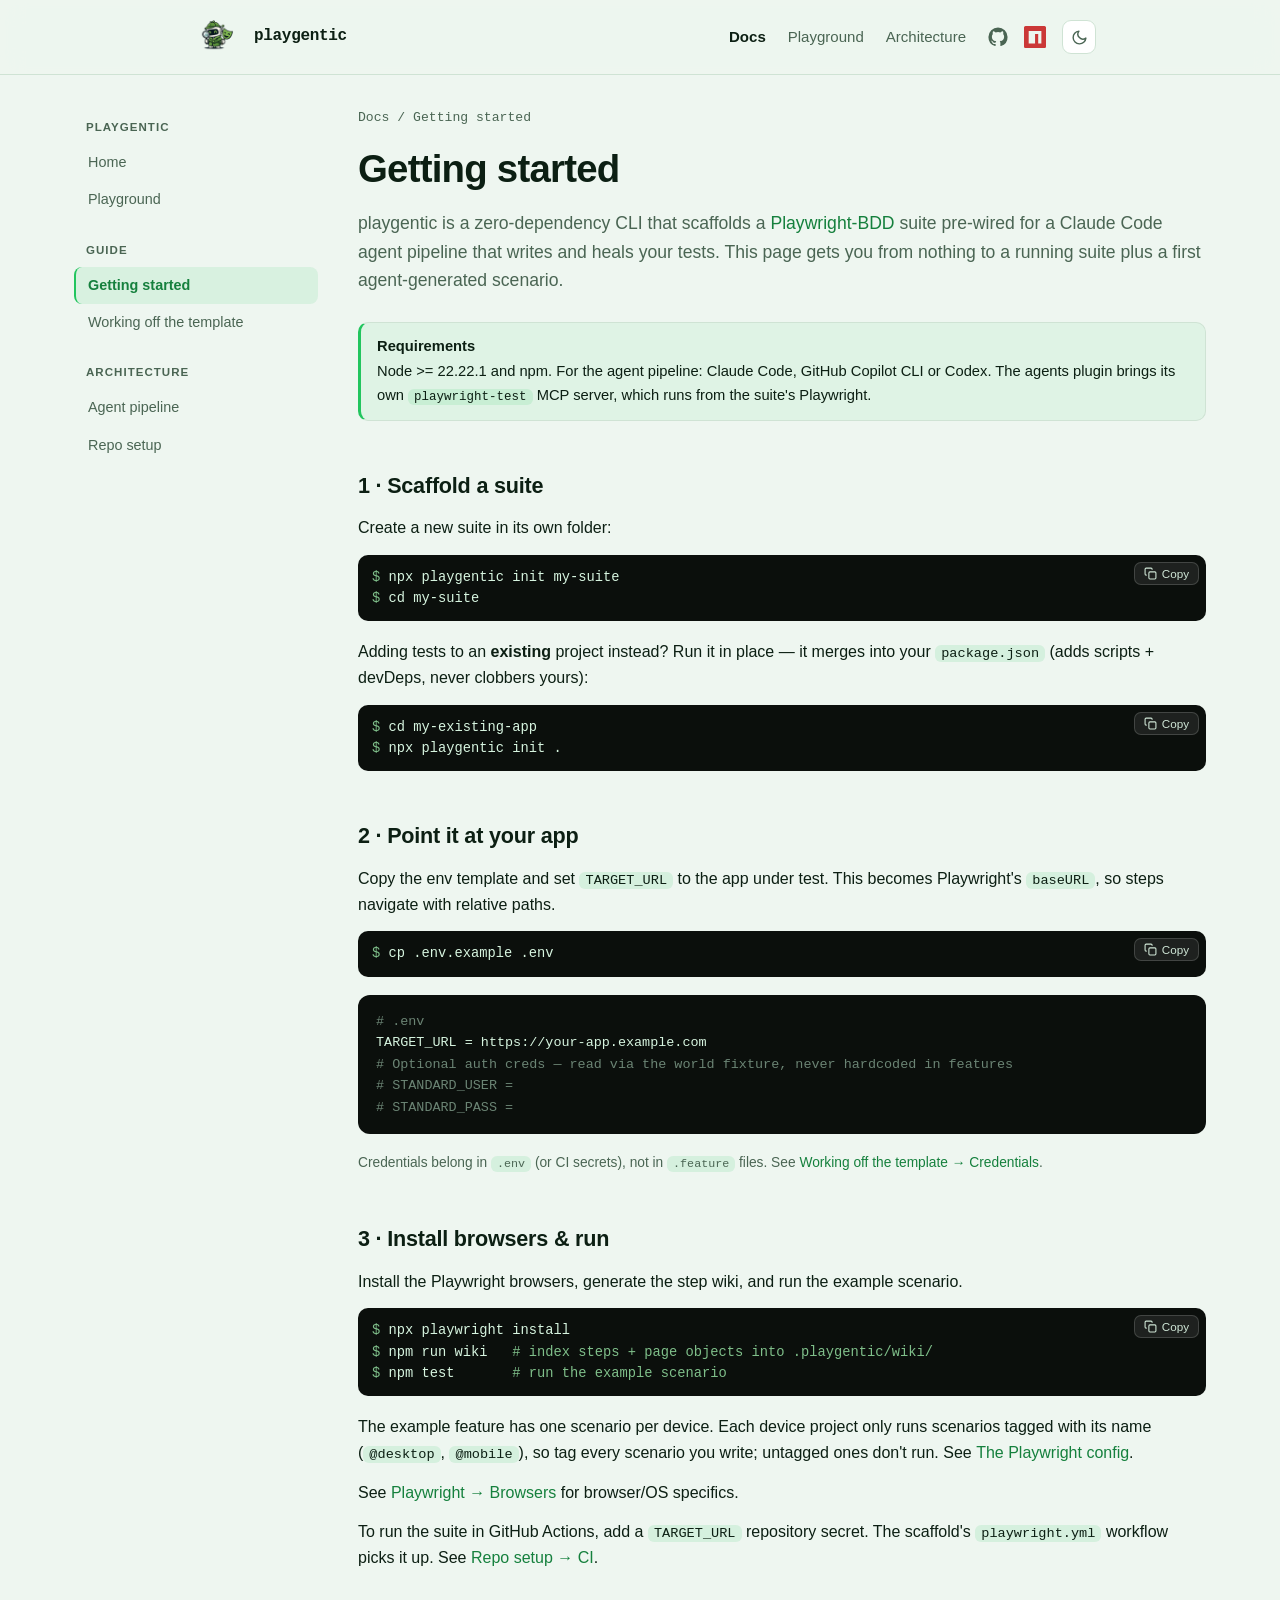
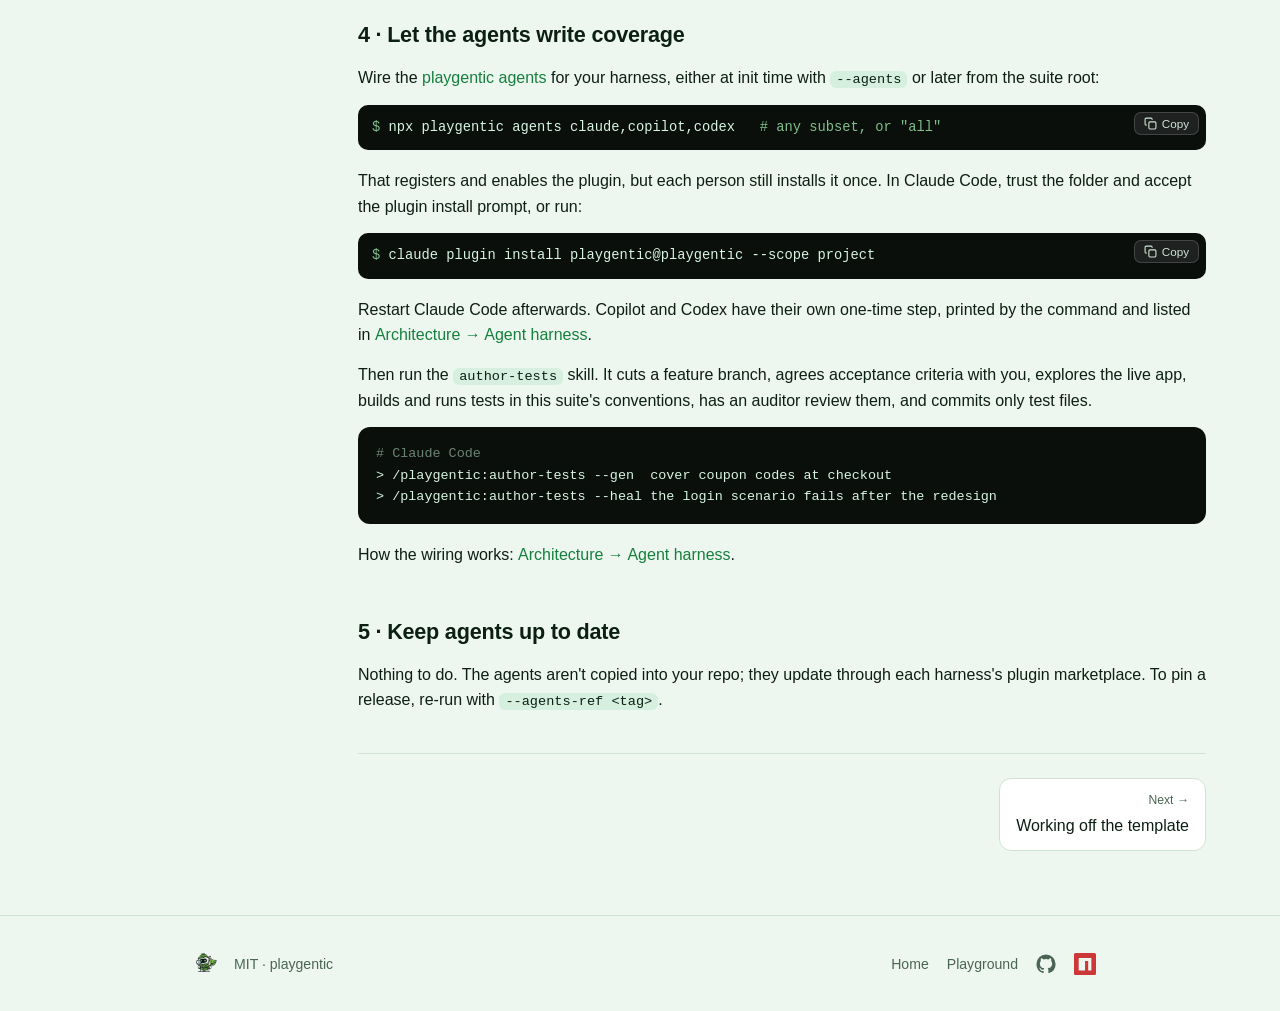
==== commit d4aaba8f: "docs: add the one-time plugin install step for each harness Co-Authored-By: Claude Opus 5.5 <noreply" ====
--- a/docs/index.html
+++ b/docs/index.html
@@ -137,6 +137,14 @@
           <pre class="cmd"><span class="c">$</span> npx playgentic agents claude,copilot,codex   <span class="c"># any subset, or "all"</span></pre>
           <button class="copy-btn" data-copy="npx playgentic agents claude,copilot,codex" aria-label="Copy"><svg viewBox="0 0 24 24" fill="none" stroke="currentColor" stroke-width="2" aria-hidden="true"><rect x="9" y="9" width="13" height="13" rx="2" /><path d="M5 15H4a2 2 0 0 1-2-2V4a2 2 0 0 1 2-2h9a2 2 0 0 1 2 2v1" /></svg><span class="copy-label">Copy</span></button>
         </div>
+        <p>That registers and enables the plugin, but each person still installs it once. In Claude Code, trust the
+          folder and accept the plugin install prompt, or run:</p>
+        <div class="cmd-block">
+          <pre class="cmd"><span class="c">$</span> claude plugin install playgentic@playgentic --scope project</pre>
+          <button class="copy-btn" data-copy="claude plugin install playgentic@playgentic --scope project" aria-label="Copy"><svg viewBox="0 0 24 24" fill="none" stroke="currentColor" stroke-width="2" aria-hidden="true"><rect x="9" y="9" width="13" height="13" rx="2" /><path d="M5 15H4a2 2 0 0 1-2-2V4a2 2 0 0 1 2-2h9a2 2 0 0 1 2 2v1" /></svg><span class="copy-label">Copy</span></button>
+        </div>
+        <p>Restart Claude Code afterwards. Copilot and Codex have their own one-time step, printed by the command and
+          listed in <a href="agent-pipeline.html#wiring">Architecture → Agent harness</a>.</p>
         <p>Then run the <code>author-tests</code> skill. It cuts a feature branch, agrees acceptance criteria with you,
           explores the live app, builds and runs tests in this suite's conventions, has an auditor review them, and commits only test files.</p>
         <pre class="code"><span class="cm"># Claude Code</span>
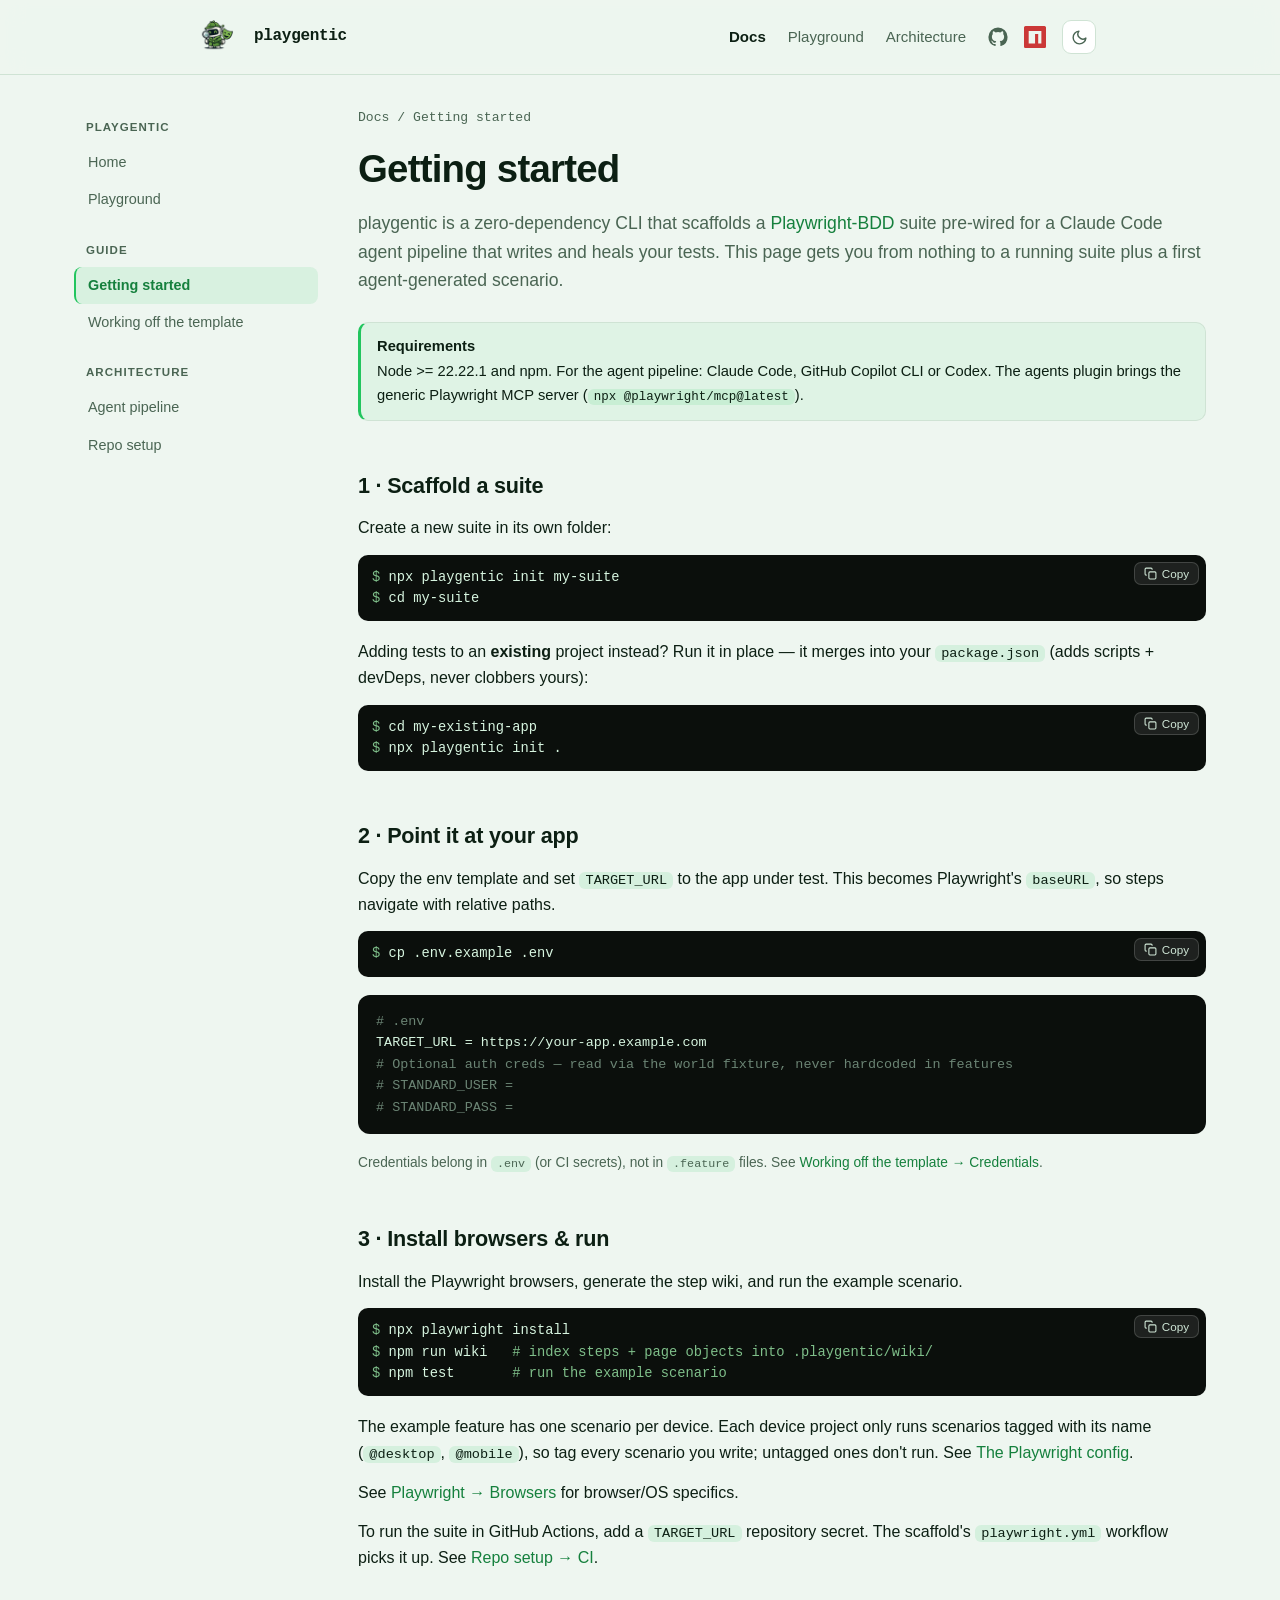
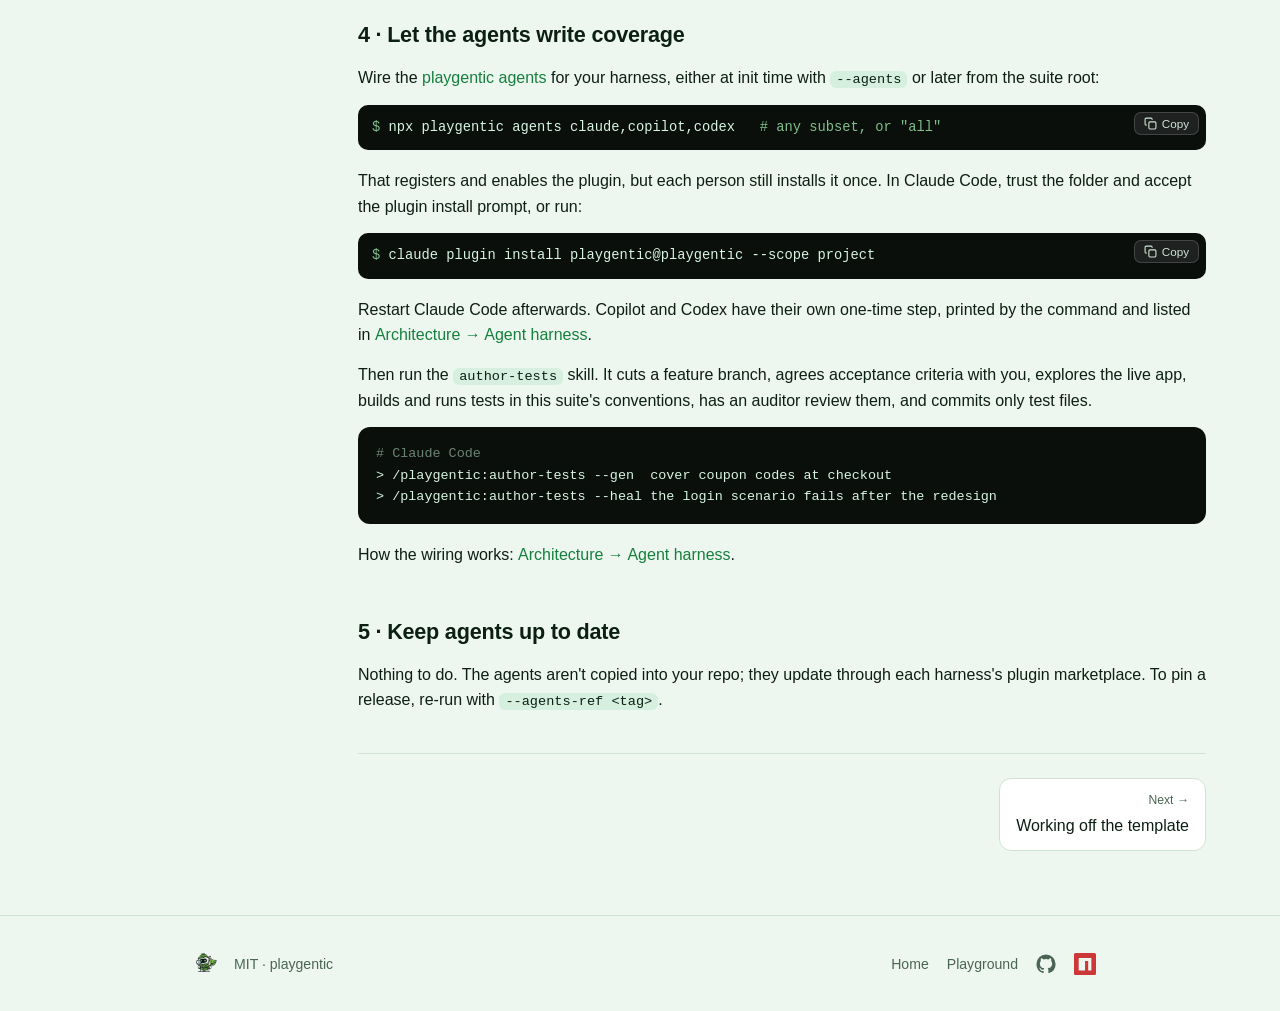
==== commit 934dcfa5: "Docs: generic Playwright MCP and full-URL marketplace install Co-Authored-By: Claude Opus 5.5 <norep" ====
--- a/docs/index.html
+++ b/docs/index.html
@@ -81,7 +81,7 @@
         <div class="callout">
           <b>Requirements</b>
           Node &gt;= 22.22.1 and npm. For the agent pipeline: Claude Code, GitHub Copilot CLI or Codex. The agents plugin
-          brings its own <code>playwright-test</code> MCP server, which runs from the suite's Playwright.
+          brings the generic Playwright MCP server (<code>npx @playwright/mcp@latest</code>).
         </div>
 
         <h2 id="scaffold">1 · Scaffold a suite</h2>
